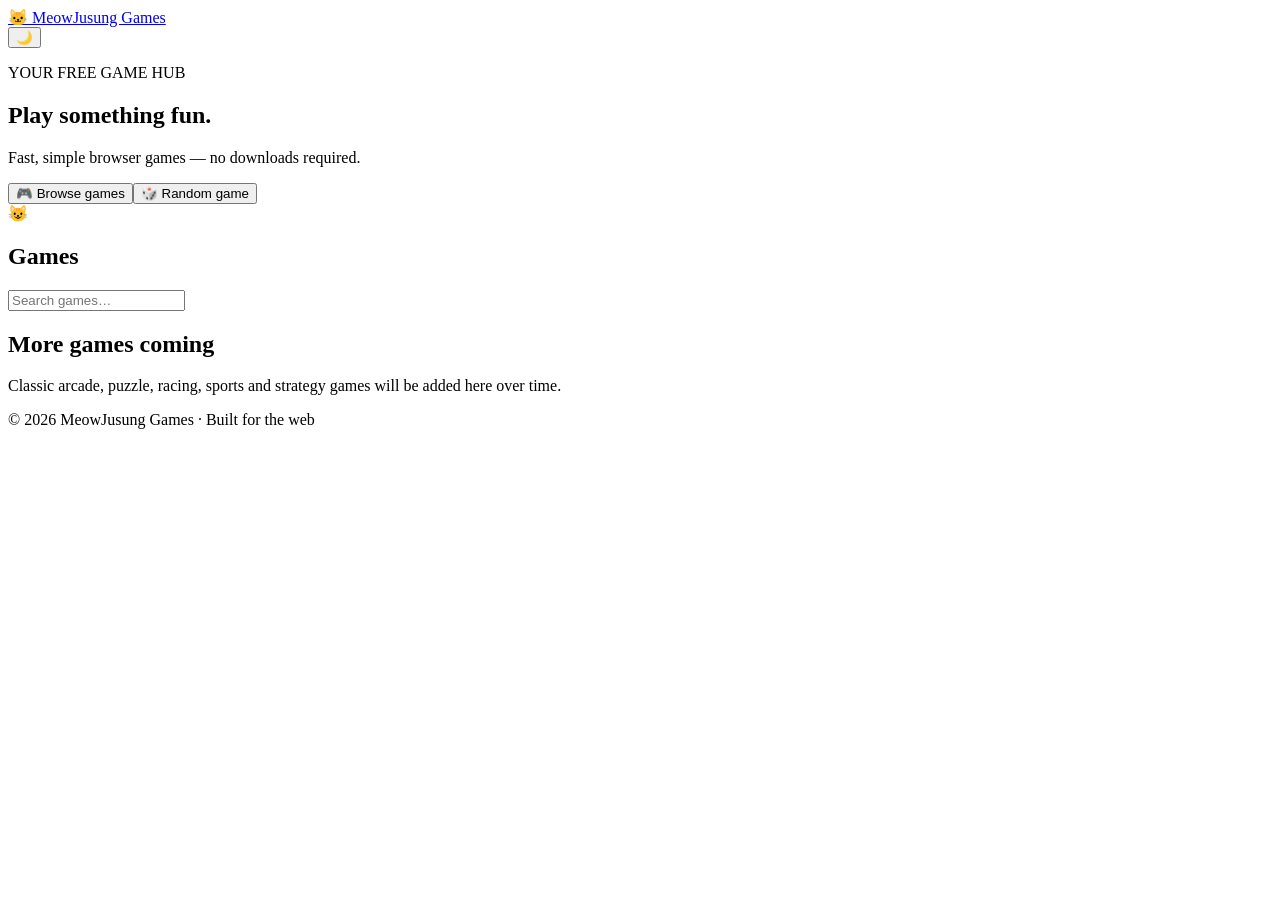
==== index.html @ 303f95f5 "Build game hub homepage" ====
<!doctype html>
<html lang="en">
<head>
  <meta charset="UTF-8"><meta name="viewport" content="width=device-width,initial-scale=1">
  <title>MeowJusung Games</title><link rel="stylesheet" href="style.css">
</head>
<body>
<header class="topbar"><a class="logo" href="index.html"><span>🐱</span> MeowJusung Games</a><div class="top-actions"><button id="themeBtn" title="Toggle theme">🌙</button></div></header>
<main>
<section class="hero"><div><p class="eyebrow">YOUR FREE GAME HUB</p><h1>Play something fun.</h1><p class="sub">Fast, simple browser games — no downloads required.</p><div class="hero-actions"><button class="primary" onclick="document.getElementById('games').scrollIntoView({behavior:'smooth'})">🎮 Browse games</button><button class="secondary" onclick="randomGame()">🎲 Random game</button></div></div><div class="hero-cat">😺</div></section>
<section class="toolbar"><div><h2 id="games">Games</h2><span id="count" class="muted"></span></div><input id="search" placeholder="Search games…" aria-label="Search games"></section>
<section id="grid" class="grid"></section>
<section class="coming"><h2>More games coming</h2><p>Classic arcade, puzzle, racing, sports and strategy games will be added here over time.</p></section>
</main>
<footer>© 2026 MeowJusung Games · Built for the web</footer>
<script src="app.js"></script>
</body></html>
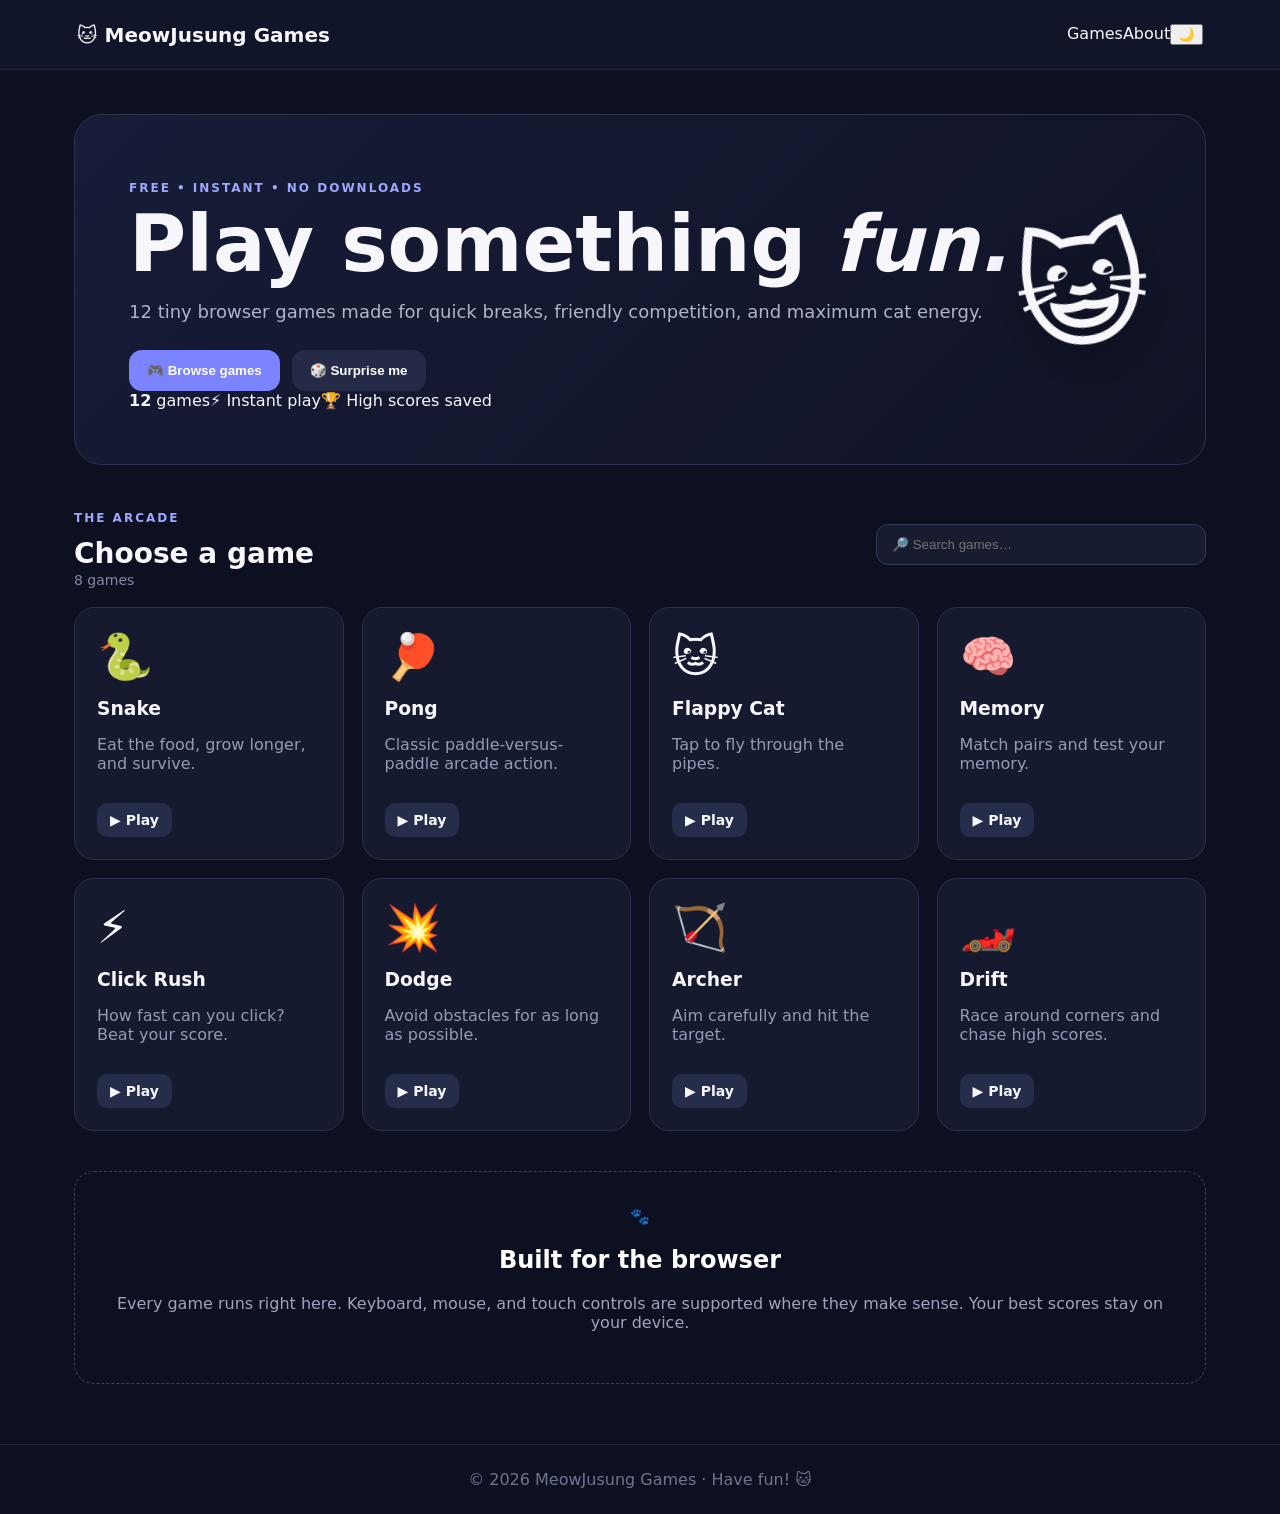
==== commit 22e792c0: "Improve game hub homepage" ====
--- a/index.html
+++ b/index.html
@@ -1,17 +1,16 @@
 <!doctype html>
 <html lang="en">
 <head>
-  <meta charset="UTF-8"><meta name="viewport" content="width=device-width,initial-scale=1">
-  <title>MeowJusung Games</title><link rel="stylesheet" href="style.css">
+<meta charset="utf-8"><meta name="viewport" content="width=device-width,initial-scale=1">
+<title>MeowJusung Games 🐱</title><link rel="stylesheet" href="style.css">
 </head>
 <body>
-<header class="topbar"><a class="logo" href="index.html"><span>🐱</span> MeowJusung Games</a><div class="top-actions"><button id="themeBtn" title="Toggle theme">🌙</button></div></header>
+<header class="topbar"><a class="logo" href="index.html">🐱 <span>MeowJusung Games</span></a><nav><a href="#games">Games</a><a href="#about">About</a><button id="themeBtn" title="Toggle theme">🌙</button></nav></header>
 <main>
-<section class="hero"><div><p class="eyebrow">YOUR FREE GAME HUB</p><h1>Play something fun.</h1><p class="sub">Fast, simple browser games — no downloads required.</p><div class="hero-actions"><button class="primary" onclick="document.getElementById('games').scrollIntoView({behavior:'smooth'})">🎮 Browse games</button><button class="secondary" onclick="randomGame()">🎲 Random game</button></div></div><div class="hero-cat">😺</div></section>
-<section class="toolbar"><div><h2 id="games">Games</h2><span id="count" class="muted"></span></div><input id="search" placeholder="Search games…" aria-label="Search games"></section>
+<section class="hero"><div><p class="eyebrow">FREE • INSTANT • NO DOWNLOADS</p><h1>Play something <em>fun.</em></h1><p class="sub">12 tiny browser games made for quick breaks, friendly competition, and maximum cat energy.</p><div class="hero-actions"><button class="primary" onclick="document.getElementById('games').scrollIntoView({behavior:'smooth'})">🎮 Browse games</button><button class="secondary" onclick="randomGame()">🎲 Surprise me</button></div><div class="stats"><span><b id="total">12</b> games</span><span>⚡ Instant play</span><span>🏆 High scores saved</span></div></div><div class="hero-cat">😺</div></section>
+<section class="toolbar"><div><p class="eyebrow small">THE ARCADE</p><h2 id="games">Choose a game</h2><span id="count" class="muted"></span></div><input id="search" placeholder="🔎 Search games…" aria-label="Search games"></section>
 <section id="grid" class="grid"></section>
-<section class="coming"><h2>More games coming</h2><p>Classic arcade, puzzle, racing, sports and strategy games will be added here over time.</p></section>
-</main>
-<footer>© 2026 MeowJusung Games · Built for the web</footer>
+<section id="about" class="coming"><div class="bigpaw">🐾</div><div><h2>Built for the browser</h2><p>Every game runs right here. Keyboard, mouse, and touch controls are supported where they make sense. Your best scores stay on your device.</p></div></section>
+</main><footer>© 2026 MeowJusung Games · Have fun! 🐱</footer>
 <script src="app.js"></script>
 </body></html>
--- a/style.css
+++ b/style.css
@@ -0,0 +1 @@
+*{box-sizing:border-box}body{margin:0;font-family:Inter,system-ui,-apple-system,Segoe UI,sans-serif;background:#0d1020;color:#f7f7fb;min-height:100vh}a{text-decoration:none;color:inherit}.topbar{height:70px;display:flex;align-items:center;justify-content:space-between;padding:0 6vw;border-bottom:1px solid #272b42;background:#11152a;position:sticky;top:0;z-index:5}.logo{font-weight:800;font-size:20px}.logo span{margin-right:8px}.top-actions button{background:#202640;border:1px solid #353b5a;color:white;border-radius:12px;padding:9px 12px;cursor:pointer}main{max-width:1180px;margin:auto;padding:0 24px 60px}.hero{margin:44px 0 34px;padding:54px;border:1px solid #2c3350;border-radius:28px;background:linear-gradient(135deg,#171c38,#101326);display:flex;justify-content:space-between;align-items:center;overflow:hidden}.eyebrow{font-size:12px;font-weight:800;letter-spacing:2px;color:#9da7ff}.hero h1{font-size:clamp(42px,7vw,78px);line-height:.95;margin:12px 0 20px}.sub{color:#aeb4ca;font-size:18px}.hero-actions{display:flex;gap:12px;margin-top:28px}.primary,.secondary{border:0;border-radius:13px;padding:13px 18px;font-weight:800;cursor:pointer}.primary{background:#7c83ff;color:white}.secondary{background:#252b46;color:white}.hero-cat{font-size:130px;transform:rotate(-8deg);filter:drop-shadow(0 20px 20px #0006)}.toolbar{display:flex;align-items:center;justify-content:space-between;margin:28px 0 18px}.toolbar h2{margin:0;font-size:28px}.muted{color:#8189a7;font-size:14px}.toolbar input{width:min(330px,45%);background:#171c31;border:1px solid #333b5b;color:white;border-radius:12px;padding:12px 15px;outline:none}.grid{display:grid;grid-template-columns:repeat(auto-fit,minmax(220px,1fr));gap:18px}.card{background:#151a2e;border:1px solid #2a3150;border-radius:20px;padding:22px;transition:.18s;cursor:pointer}.card:hover{transform:translateY(-4px);border-color:#6973ff;box-shadow:0 15px 35px #0004}.icon{font-size:45px}.card h3{margin:15px 0 7px}.card p{color:#949bb5;min-height:40px}.play{display:inline-block;margin-top:12px;background:#262d4a;border-radius:10px;padding:9px 13px;font-weight:700;font-size:14px}.coming{margin-top:40px;text-align:center;padding:35px;border:1px dashed #3a4161;border-radius:20px;color:#9da4bd}.coming h2{color:white}footer{text-align:center;color:#6e7692;padding:25px;border-top:1px solid #202640}@media(max-width:650px){.hero{padding:30px}.hero-cat{display:none}.toolbar{gap:15px;align-items:flex-end}.toolbar input{width:48%}}
